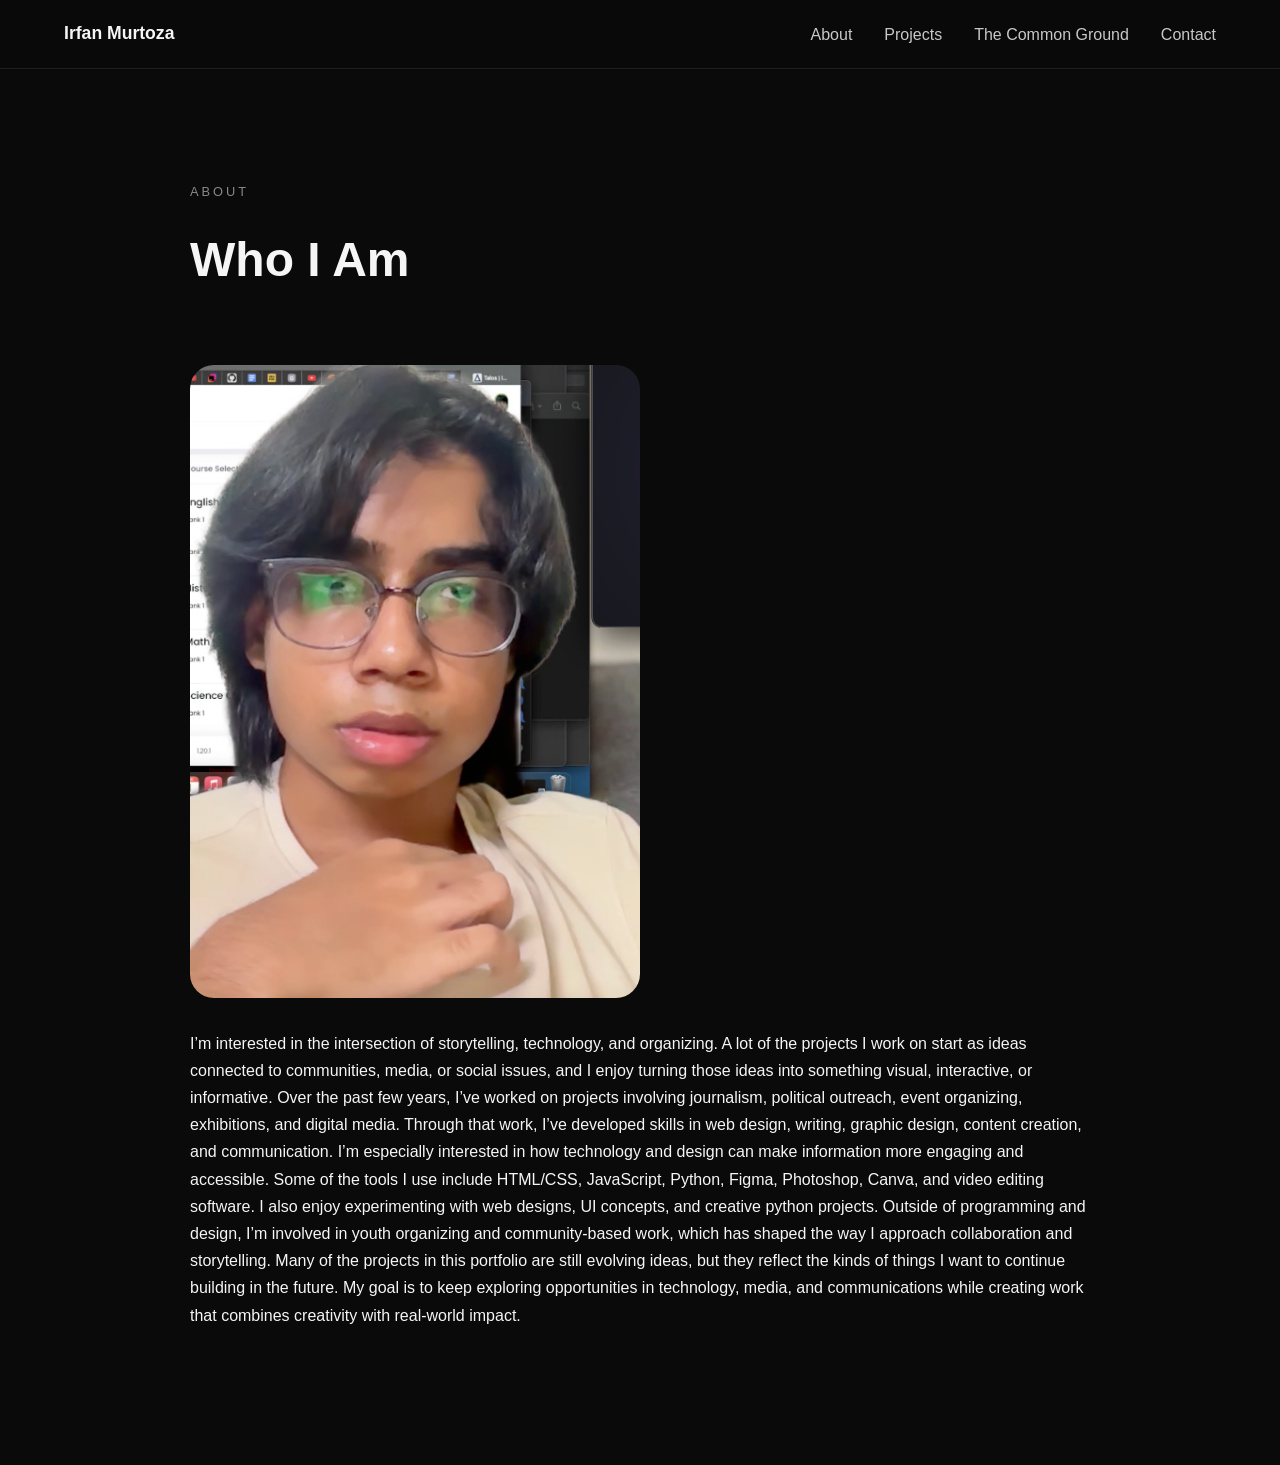
==== docs/about.html @ bb0b38be "Add files via upload" ====
<!DOCTYPE html>
<html lang="en">
<head>
<meta charset="UTF-8">
<meta name="viewport" content="width=device-width, initial-scale=1.0">
<title>About | Irfan Murtoza</title>
<link rel="stylesheet" href="css/style.css">
</head>
<body>

<nav>
<div class="container nav-container">
<a href="index.html" class="logo">
Irfan Murtoza
</a>
<div class="nav-links">
<a href="about.html">About</a>
<a href="projects.html">Projects</a>
<a href="writing.html">The Common Ground</a>
<a href="contact.html">Contact</a>
</div>
</div>
</nav>
<section>
<div class="container page-container">
<div class="section-title">
<p>About</p>
<h2>Who I Am</h2>
</div>
<img src="images/me.png" class="profile-image">
<div class="page-text">
<p>
</p>
I’m interested in the intersection of storytelling, technology, and organizing. A lot of the projects I work on start as ideas connected to communities, media, or social issues, and I enjoy turning those ideas into something visual, interactive, or informative.
Over the past few years, I’ve worked on projects involving journalism, political outreach, event organizing, exhibitions, and digital media. Through that work, I’ve developed skills in web design, writing, graphic design, content creation, and communication. I’m especially interested in how technology and design can make information more engaging and accessible.
Some of the tools I use include HTML/CSS, JavaScript, Python, Figma, Photoshop, Canva, and video editing software. I also enjoy experimenting with web designs, UI concepts, and creative python projects.
Outside of programming and design, I’m involved in youth organizing and community-based work, which has shaped the way I approach collaboration and storytelling. Many of the projects in this portfolio are still evolving ideas, but they reflect the kinds of things I want to continue building in the future.
My goal is to keep exploring opportunities in technology, media, and communications while creating work that combines creativity with real-world impact.
<p>
</p>
</div>
</div>

</section>
</body>
</html>
---- docs/css/style.css ----
* {
margin: 0;
padding: 0;
box-sizing: border-box;
}
body {
font-family: "Inter", sans-serif;
background: #0a0a0a;
color: #f5f5f5;
line-height: 1.7;

}
html {
scroll-behavior: smooth;
}
img {
max-width: 50%;
display: block;
}
a {
text-decoration: none;
color: inherit;
}
.container {
width: 90%;
max-width: 1200px;
margin: auto;
}
/* NAVBAR */
nav {
position: sticky;
top: 0;
z-index: 1000;
background: rgba(10, 10, 10, 0.95);
backdrop-filter: blur(10px);
border-bottom: 1px solid #1f1f1f;
}
.nav-container {
display: flex;
justify-content: space-between;
align-items: center;
padding: 1.2rem 0;
}
.logo {
font-size: 1.1rem;
font-weight: 600;
}
.nav-links {
display: flex;
gap: 2rem;

}
.nav-links a {
color: #c8c8c8;
transition: 0.3s;
}
.nav-links a:hover {
color: white;
}
/* HERO */
.hero {
min-height: 90vh;
display: flex;
align-items: center;
}
.hero-grid {
display: grid;
grid-template-columns: 1fr 1fr;
gap: 4rem;
align-items: center;
}
.hero-subtitle {
color: #8d8d8d;
text-transform: uppercase;
letter-spacing: 4px;
margin-bottom: 1rem;
font-size: 0.8rem;
}
.hero h1 {
font-size: 4.5rem;
line-height: 1.1;
margin-bottom: 1.5rem;
}
.hero p {
color: #bdbdbd;
margin-bottom: 2rem;
}
.hero-image img {
border-radius: 24px;
}

.hero-buttons {
display: flex;
gap: 1rem;
}
/* BUTTONS */
.btn-primary,
.btn-secondary {
padding: 14px 28px;
border-radius: 14px;
transition: 0.3s;
display: inline-block;
}
.btn-primary {
background: white;
color: black;
}
.btn-primary:hover {
transform: translateY(-2px);
}
.btn-secondary {
border: 1px solid #333;
}
.btn-secondary:hover {
border-color: #666;
}
/* SECTION */
section {
padding: 7rem 0;
}
.section-title {
margin-bottom: 4rem;
}
.section-title p {
color: #888;
text-transform: uppercase;
letter-spacing: 3px;
margin-bottom: 1rem;

font-size: 0.8rem;
}
.section-title h2 {
font-size: 3rem;
}
/* PROJECTS */
.projects-grid {
display: grid;
grid-template-columns: repeat(auto-fit, minmax(320px, 1fr));
gap: 2rem;
}
.project-card {
background: #111;
border: 1px solid #1f1f1f;
border-radius: 24px;
overflow: hidden;
transition: 0.3s;
}
.project-card:hover {
transform: translateY(-5px);
border-color: #444;
}
.project-content {
padding: 2rem;
}
.project-content h3 {
margin-bottom: 1rem;
}
.project-content p {
color: #bdbdbd;
margin-bottom: 1rem;
}
.project-tools {
color: #888;
font-size: 0.8rem;
margin-bottom: 1.5rem;
text-transform: uppercase;
letter-spacing: 2px;
}

.project-link {
color: white;
}
/* WRITING */
.writing-grid {
display: grid;
grid-template-columns: repeat(auto-fit, minmax(320px, 1fr));
gap: 2rem;
}
.writing-card {
border: 1px solid #1f1f1f;
border-radius: 24px;
padding: 2rem;
}
.writing-card h3 {
margin-bottom: 1rem;
}
.writing-card p {
color: #bdbdbd;
margin-bottom: 1rem;
}
/* CONTACT */
.contact-box {
border: 1px solid #1f1f1f;
border-radius: 32px;
padding: 5rem 2rem;
text-align: center;
}
.contact-box h2 {
font-size: 3rem;
margin-bottom: 1.5rem;
}
.contact-box p {
color: #bdbdbd;
max-width: 700px;
margin: auto;
margin-bottom: 2rem;
}

.contact-links {
display: flex;
justify-content: center;
gap: 1rem;
flex-wrap: wrap;
}
/* PAGE STYLES */
.page-container {
max-width: 900px;
}
.page-text p {
margin-bottom: 1.5rem;
color: #c5c5c5;
}
.profile-image {
border-radius: 24px;
margin-bottom: 2rem;
}
/* PROJECT PAGE */
.project-page h1 {
font-size: 4rem;
margin-bottom: 2rem;
}
.project-banner {
border-radius: 24px;
margin-bottom: 3rem;
}
.project-info h2 {
margin-top: 2rem;
margin-bottom: 1rem;
}
.project-info p {
color: #c5c5c5;
}
.back-link {
display: inline-block;
margin-bottom: 3rem;

color: #888;
}
footer {
text-align: center;
padding: 2rem 0;
color: #666;
}
/* MOBILE */
@media (max-width: 768px) {
.hero-grid {
grid-template-columns: 1fr;
}
.hero h1 {
font-size: 3rem;
}
.nav-links {
gap: 1rem;
font-size: 0.9rem;
}
.section-title h2,
.contact-box h2,
.project-page h1 {
font-size: 2.3rem;
}
}
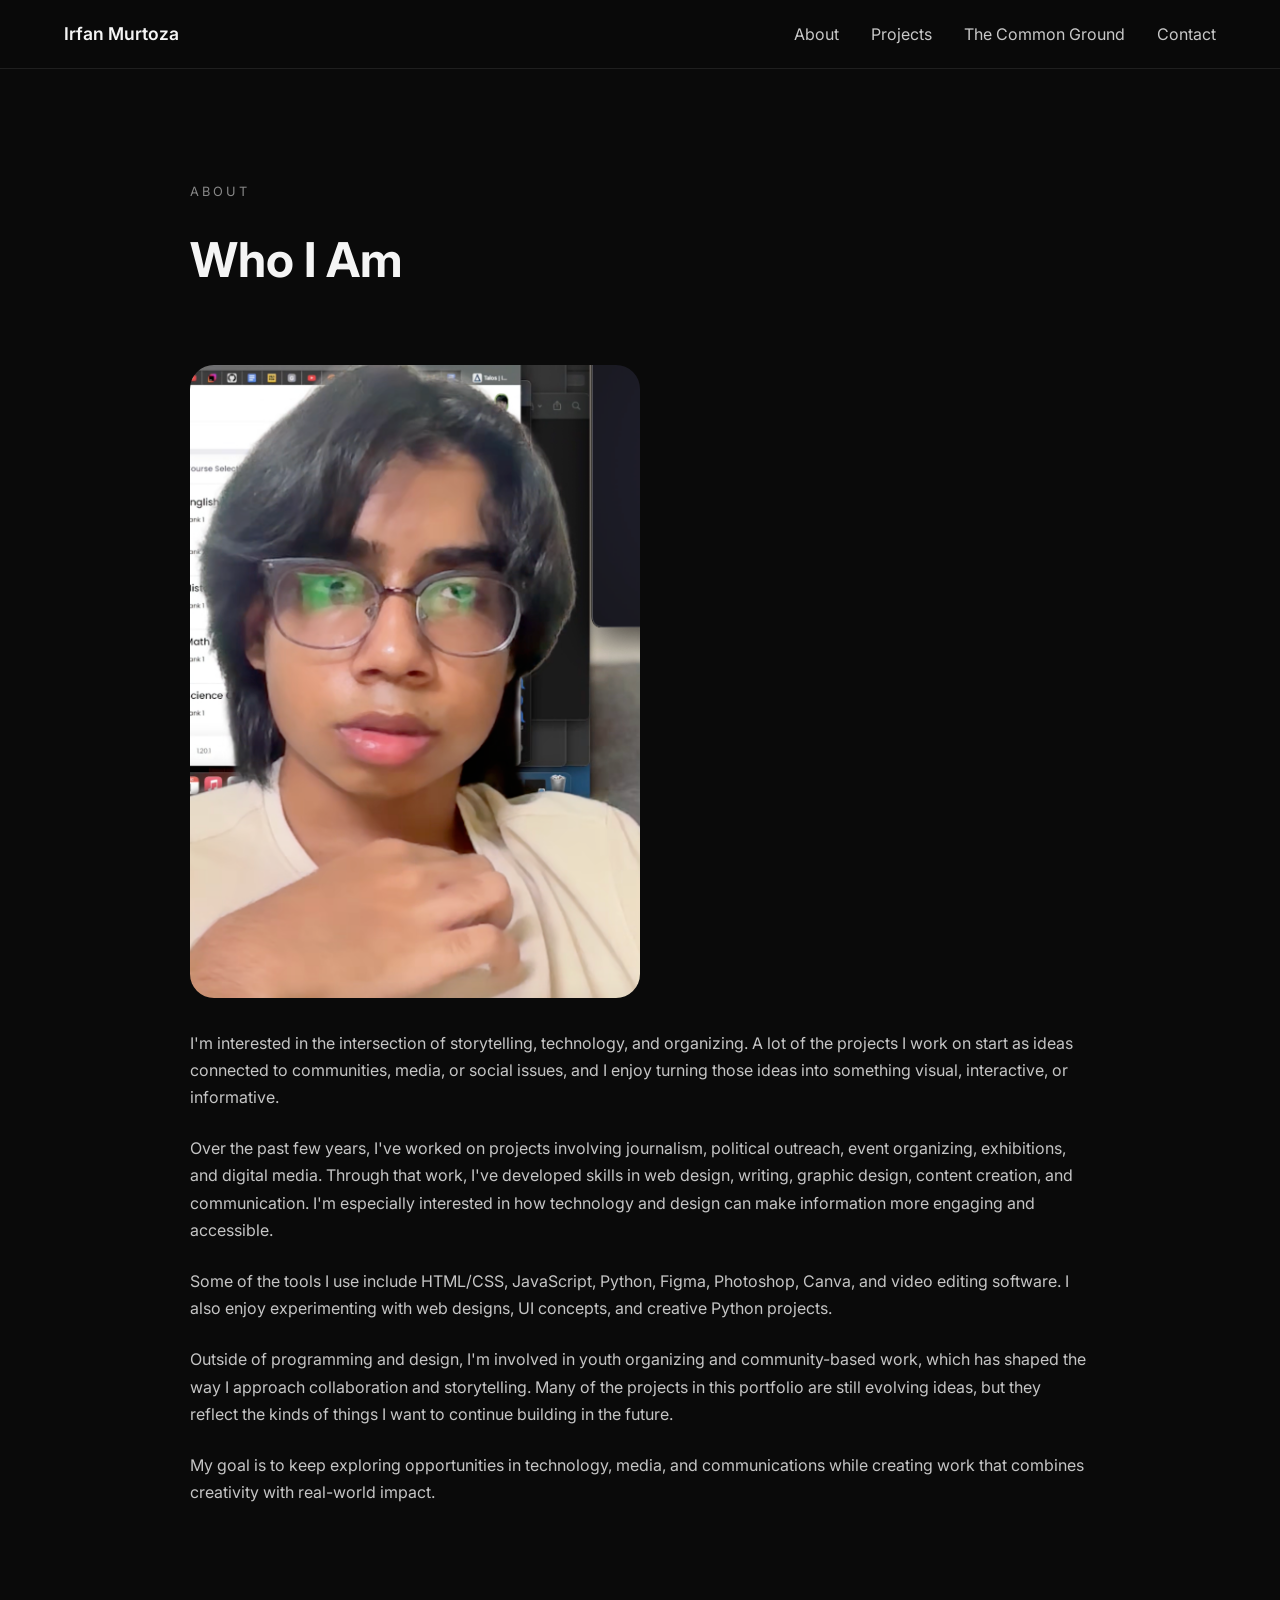
==== commit bb502660: "Add files via upload" ====
--- a/docs/about.html
+++ b/docs/about.html
@@ -1,46 +1,44 @@
 <!DOCTYPE html>
 <html lang="en">
 <head>
-<meta charset="UTF-8">
-<meta name="viewport" content="width=device-width, initial-scale=1.0">
-<title>About | Irfan Murtoza</title>
-<link rel="stylesheet" href="css/style.css">
+  <meta charset="UTF-8">
+  <meta name="viewport" content="width=device-width, initial-scale=1.0">
+  <title>About | Irfan Murtoza</title>
+  <link rel="preconnect" href="https://fonts.googleapis.com">
+  <link rel="preconnect" href="https://fonts.gstatic.com" crossorigin>
+  <link href="https://fonts.googleapis.com/css2?family=Inter:wght@300;400;500;600;700&display=swap" rel="stylesheet">
+  <link rel="stylesheet" href="css/style.css">
 </head>
 <body>
 
-<nav>
-<div class="container nav-container">
-<a href="index.html" class="logo">
-Irfan Murtoza
-</a>
-<div class="nav-links">
-<a href="about.html">About</a>
-<a href="projects.html">Projects</a>
-<a href="writing.html">The Common Ground</a>
-<a href="contact.html">Contact</a>
-</div>
-</div>
-</nav>
-<section>
-<div class="container page-container">
-<div class="section-title">
-<p>About</p>
-<h2>Who I Am</h2>
-</div>
-<img src="images/me.png" class="profile-image">
-<div class="page-text">
-<p>
-</p>
-I’m interested in the intersection of storytelling, technology, and organizing. A lot of the projects I work on start as ideas connected to communities, media, or social issues, and I enjoy turning those ideas into something visual, interactive, or informative.
-Over the past few years, I’ve worked on projects involving journalism, political outreach, event organizing, exhibitions, and digital media. Through that work, I’ve developed skills in web design, writing, graphic design, content creation, and communication. I’m especially interested in how technology and design can make information more engaging and accessible.
-Some of the tools I use include HTML/CSS, JavaScript, Python, Figma, Photoshop, Canva, and video editing software. I also enjoy experimenting with web designs, UI concepts, and creative python projects.
-Outside of programming and design, I’m involved in youth organizing and community-based work, which has shaped the way I approach collaboration and storytelling. Many of the projects in this portfolio are still evolving ideas, but they reflect the kinds of things I want to continue building in the future.
-My goal is to keep exploring opportunities in technology, media, and communications while creating work that combines creativity with real-world impact.
-<p>
-</p>
-</div>
-</div>
+  <nav>
+    <div class="container nav-container">
+      <a href="index.html" class="logo">Irfan Murtoza</a>
+      <div class="nav-links">
+        <a href="about.html">About</a>
+        <a href="projects.html">Projects</a>
+        <a href="writing.html">The Common Ground</a>
+        <a href="contact.html">Contact</a>
+      </div>
+    </div>
+  </nav>
 
-</section>
+  <section>
+    <div class="container page-container">
+      <div class="section-title">
+        <p>About</p>
+        <h2>Who I Am</h2>
+      </div>
+      <img src="images/me.png" alt="Photo of Irfan Murtoza" class="profile-image">
+      <div class="page-text">
+        <p>I'm interested in the intersection of storytelling, technology, and organizing. A lot of the projects I work on start as ideas connected to communities, media, or social issues, and I enjoy turning those ideas into something visual, interactive, or informative.</p>
+        <p>Over the past few years, I've worked on projects involving journalism, political outreach, event organizing, exhibitions, and digital media. Through that work, I've developed skills in web design, writing, graphic design, content creation, and communication. I'm especially interested in how technology and design can make information more engaging and accessible.</p>
+        <p>Some of the tools I use include HTML/CSS, JavaScript, Python, Figma, Photoshop, Canva, and video editing software. I also enjoy experimenting with web designs, UI concepts, and creative Python projects.</p>
+        <p>Outside of programming and design, I'm involved in youth organizing and community-based work, which has shaped the way I approach collaboration and storytelling. Many of the projects in this portfolio are still evolving ideas, but they reflect the kinds of things I want to continue building in the future.</p>
+        <p>My goal is to keep exploring opportunities in technology, media, and communications while creating work that combines creativity with real-world impact.</p>
+      </div>
+    </div>
+  </section>
+
 </body>
 </html>
